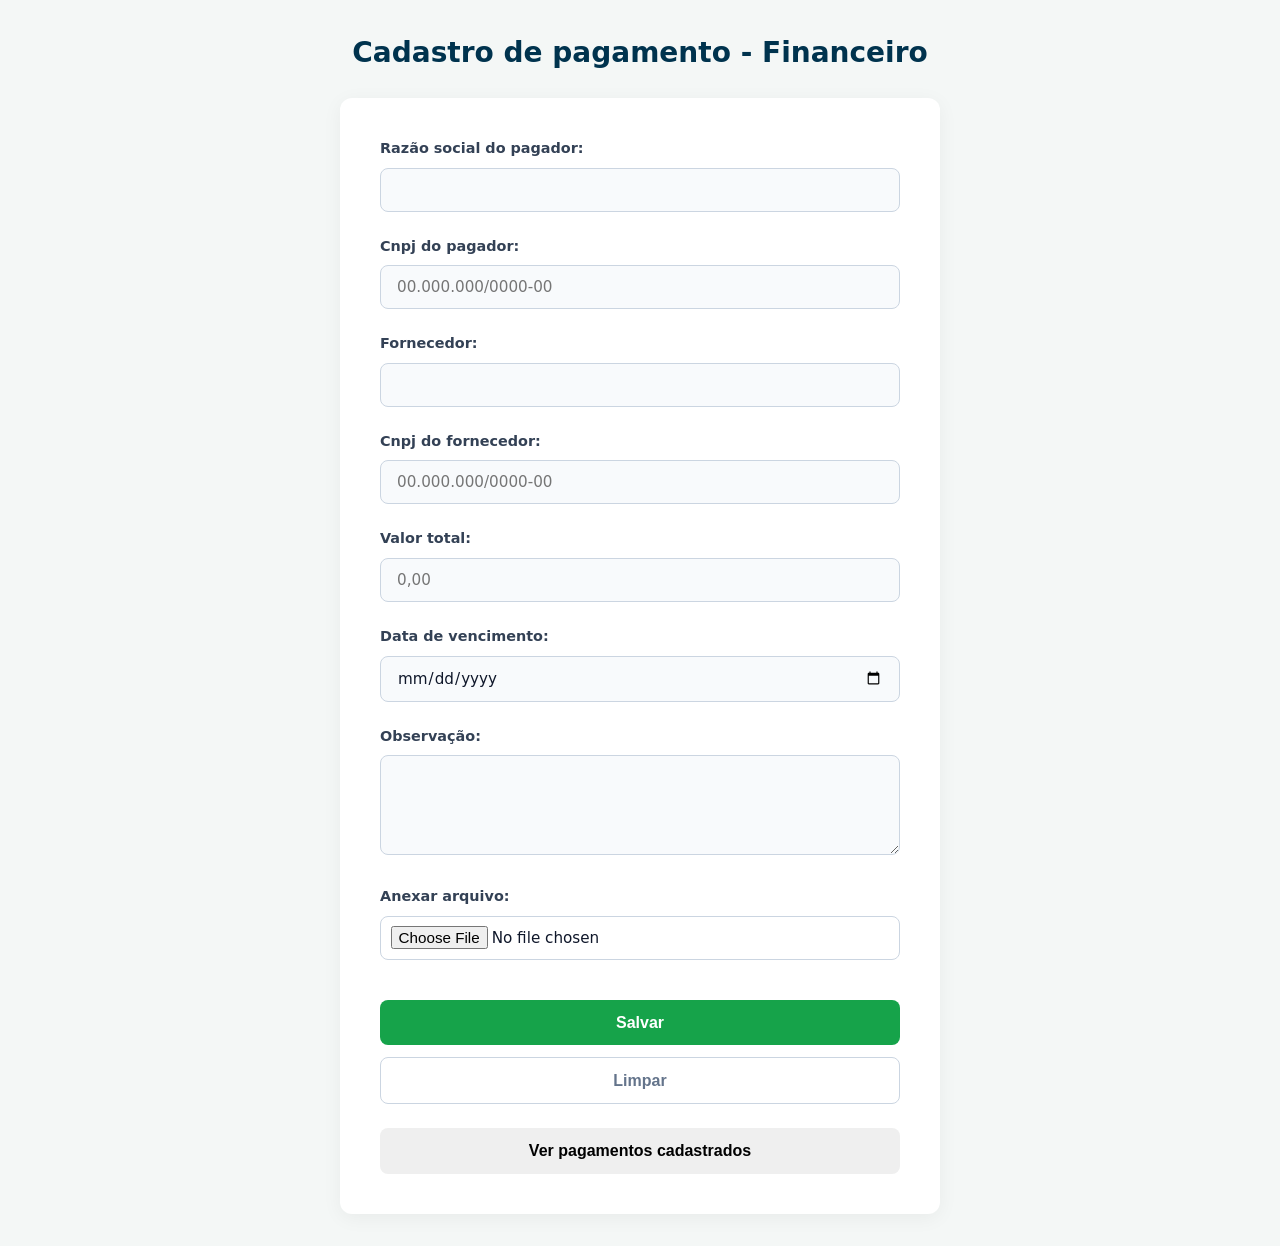
==== index.html @ ca456b97 "commit inicial" ====
<!DOCTYPE html>
<html lang="pt-br">

<head>
    <meta charset="UTF-8">
    <meta name="viewport" content="width=device-width, initial-scale=1.0">
    <link rel="stylesheet" href="css/style.css">
    <title>Cadastro de pagamento - Financeiro</title>
</head>

<body>
    <h1>Cadastro de pagamento - Financeiro</h1>




    <form id="formPagamentos">
        <div class="campo">
            <label for="razaoSocialPagador">Razão social do pagador:</label>
            <input type="text" id="razaoSocialPagador" name="razaoSocialPagador" maxlength="150" required>
        </div>
        <div class="campo">
            <label for="cnpjPagador">Cnpj do pagador:</label>
            <input type="text" id="cnpjPagador" name="cnpjPagador" maxlength="18" placeholder="00.000.000/0000-00"
                required>
        </div>
        <div class="campo">
            <label for="fornecedor">Fornecedor:</label>
            <input type="text" id="fornecedor" name="fornecedor" maxlength="150" required>
        </div>
        <div class="campo">
            <label for="cnpjFornecedor">Cnpj do fornecedor:</label>
            <input type="text" id="cnpjFornecedor" name="cnpjFornecedor" maxlength="18" placeholder="00.000.000/0000-00"
                required>
        </div>
        <div class="campo">
            <label for="valorTotal">Valor total:</label>
            <input type="text" id="valorTotal" name="valorTotal" placeholder="0,00" required>
        </div>
        <div class="campo">
            <label for="dataVencimento">Data de vencimento:</label>
            <input type="date" id="dataVencimento" name="dataVencimento" required>
        </div>
        <div class="campo">
            <label for="observacoes">Observação:</label>
            <textarea id="observacoes" name="observacoes" maxlength="500" rows="4"></textarea>
        </div>
        <div class="campo">
            <label for="anexo">Anexar arquivo:</label>
            <input type="file" id="anexo" name="anexo">
        </div>
        <button type="button" onclick="salvarPagamento()">Salvar</button>
        <button type="button" onclick="limparFormulario()">Limpar</button><br><br>
        <button type="button" onclick="window.location.href='listagem.html'">Ver pagamentos cadastrados</button>
    </form>

    <script src="js/script.js"></script>
</body>

</html>
---- css/style.css ----
/* Reset */
* {
    box-sizing: border-box;
    margin: 0;
    padding: 0;
}

body {
    font-family: system-ui, -apple-system, "Segoe UI", Roboto, "Helvetica Neue", Arial, sans-serif;
    background-color: #f4f7f6;
    color: #1e293b;
    line-height: 1.5;
    padding: 2rem;
}

h1 {
    text-align: center;
    color: #00334e; /* Azul corporativo */
    margin-bottom: 1.5rem;
    font-size: 1.75rem;
    font-weight: 700;
}

/* Botões Globais / Secundários (Ver pagamentos / Voltar) */
body > button {
    display: block;
    margin: 0 auto 2rem auto;
    background-color: #ffffff;
    color: #475569;
    border: 1px solid #cbd5e1;
    padding: 0.6rem 1.2rem;
    border-radius: 6px;
    font-weight: 600;
    font-size: 0.95rem;
    cursor: pointer;
    transition: all 0.2s ease;
    box-shadow: 0 1px 2px rgba(0, 0, 0, 0.05);
}

body > button:hover {
    background-color: #f8fafc;
    color: #0f172a;
    border-color: #94a3b8;
}

body > button:focus {
    outline: none;
    box-shadow: 0 0 0 3px rgba(0, 51, 78, 0.15);
}

/* Formulário */
#formPagamentos {
    background-color: #ffffff;
    max-width: 600px;
    margin: 0 auto;
    padding: 2.5rem;
    border-radius: 12px;
    box-shadow: 0 4px 20px rgba(0, 0, 0, 0.05);
}

.campo {
    margin-bottom: 1.5rem;
}

.campo label {
    display: block;
    margin-bottom: 0.5rem;
    font-weight: 600;
    color: #334155;
    font-size: 0.9rem;
}

.campo input[type="text"],
.campo input[type="date"],
.campo input[type="file"],
.campo textarea {
    width: 100%;
    padding: 0.75rem 1rem;
    border: 1px solid #cbd5e1;
    border-radius: 8px;
    font-family: inherit;
    font-size: 0.95rem;
    color: #0f172a;
    background-color: #f8fafc;
    transition: border-color 0.2s ease, box-shadow 0.2s ease;
}

.campo input[type="file"] {
    padding: 0.6rem;
    background-color: #ffffff;
    cursor: pointer;
}

.campo input:focus,
.campo textarea:focus {
    outline: none;
    border-color: #005f8a;
    box-shadow: 0 0 0 3px rgba(0, 95, 138, 0.15);
    background-color: #ffffff;
}

.campo textarea {
    resize: vertical;
    min-height: 100px;
}

/* Botões do Formulário */
#formPagamentos button {
    width: 100%;
    padding: 0.85rem;
    border-radius: 8px;
    font-size: 1rem;
    font-weight: 600;
    cursor: pointer;
    transition: all 0.2s ease;
    border: none;
}

#formPagamentos button[onclick="salvarPagamento()"] {
    background-color: #16a34a; /* Destaque positivo */
    color: #ffffff;
    margin-bottom: 0.75rem;
    margin-top: 1rem;
}

#formPagamentos button[onclick="salvarPagamento()"]:hover {
    background-color: #15803d;
}

#formPagamentos button[onclick="salvarPagamento()"]:focus {
    outline: none;
    box-shadow: 0 0 0 3px rgba(22, 163, 74, 0.3);
}

#formPagamentos button[onclick="limparFormulario()"] {
    background-color: transparent;
    color: #64748b;
    border: 1px solid #cbd5e1;
}

#formPagamentos button[onclick="limparFormulario()"]:hover {
    background-color: #f1f5f9;
    color: #334155;
}

#formPagamentos button[onclick="limparFormulario()"]:focus {
    outline: none;
    box-shadow: 0 0 0 3px rgba(100, 116, 139, 0.15);
}

/* Tabela */
#tabelaPagamentos {
    width: 100%;
    max-width: 1100px;
    margin: 0 auto;
    border-collapse: collapse;
    background-color: #ffffff;
    border-radius: 12px;
    overflow: hidden; /* Mantém os cantos arredondados */
    box-shadow: 0 4px 20px rgba(0, 0, 0, 0.05);
    font-size: 0.9rem;
}

#tabelaPagamentos thead {
    background-color: #00334e; /* Azul corporativo */
    color: #ffffff;
}

#tabelaPagamentos th {
    padding: 1rem;
    text-align: left;
    font-weight: 600;
    white-space: nowrap;
}

#tabelaPagamentos td {
    padding: 1rem;
    border-bottom: 1px solid #e2e8f0;
    color: #334155;
    vertical-align: middle;
}

/* Zebra striping */
#tabelaPagamentos tbody tr:nth-child(even) {
    background-color: #f8fafc;
}

/* Hover na linha da tabela */
#tabelaPagamentos tbody tr:hover {
    background-color: #f1f5f9;
}

/* Badge / Botão de anexo na tabela */
#tabelaPagamentos a {
    display: inline-block;
    padding: 0.4rem 0.8rem;
    background-color: #0ea5e9;
    color: #ffffff;
    text-decoration: none;
    border-radius: 6px;
    font-size: 0.8rem;
    font-weight: 600;
    transition: background-color 0.2s ease;
    text-align: center;
}

#tabelaPagamentos a:hover {
    background-color: #0284c7;
}

/* Responsivo */
@media (max-width: 768px) {
    body {
        padding: 1rem;
    }

    #formPagamentos {
        padding: 1.5rem;
    }

    /* Permite rolagem horizontal na tabela sem quebrar o layout */
    #tabelaPagamentos {
        display: block;
        overflow-x: auto;
        white-space: nowrap;
    }
}
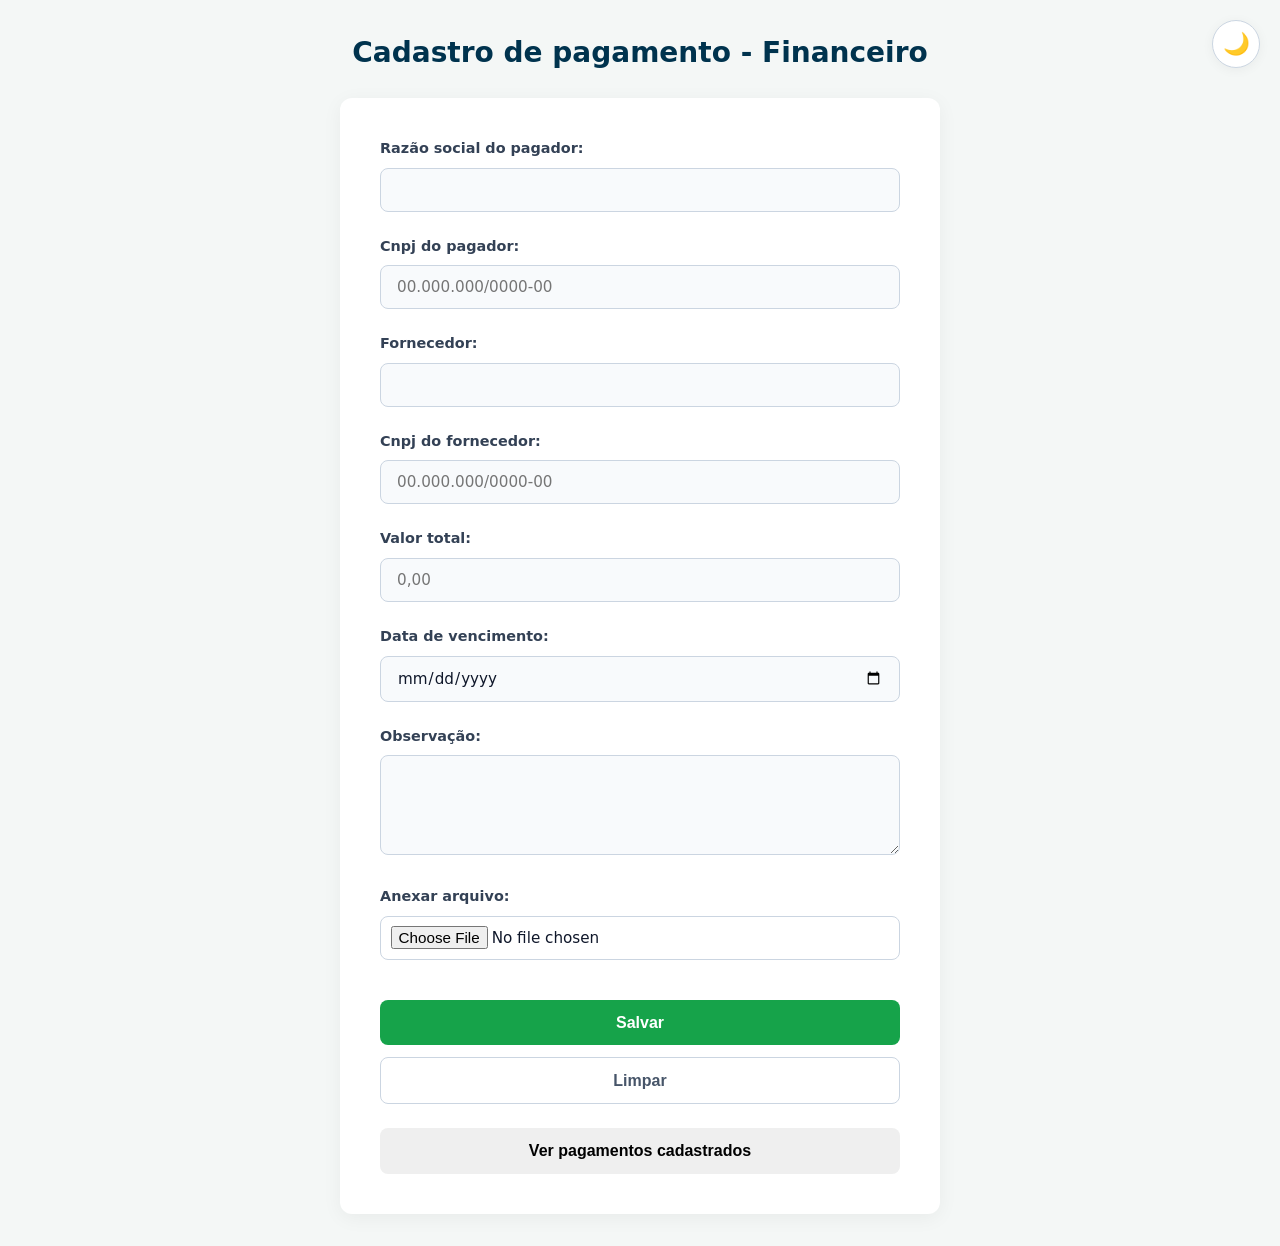
==== commit 793e9776: "dark mode adicionado no sistema" ====
--- a/index.html
+++ b/index.html
@@ -9,6 +9,11 @@
 </head>
 
 <body>
+    <button id="btnDarkMode" class="dark-mode-toggle" title="Alternar modo escuro">
+        <span class="icon">🌙</span>
+    </button>
+    <script src="js/darkmode.js"></script>
+
     <h1>Cadastro de pagamento - Financeiro</h1>
 
 
--- a/css/style.css
+++ b/css/style.css
@@ -1,3 +1,50 @@
+/* CSS Variables - Light Mode (default) */
+:root {
+    --bg-body: #f4f7f6;
+    --bg-card: #ffffff;
+    --bg-input: #f8fafc;
+    --bg-input-focus: #ffffff;
+    --bg-table-even: #f8fafc;
+    --bg-table-hover: #f1f5f9;
+    --bg-thead: #00334e;
+    --text-primary: #1e293b;
+    --text-secondary: #334155;
+    --text-muted: #475569;
+    --text-label: #334155;
+    --text-input: #0f172a;
+    --border-color: #cbd5e1;
+    --border-table: #e2e8f0;
+    --heading-color: #00334e;
+    --shadow-card: rgba(0, 0, 0, 0.05);
+    --btn-secondary-bg: #ffffff;
+    --btn-secondary-hover: #f8fafc;
+    --btn-clear-hover: #f1f5f9;
+    --transition-speed: 0.3s;
+}
+
+/* CSS Variables - Dark Mode */
+[data-theme="dark"] {
+    --bg-body: #0f172a;
+    --bg-card: #1e293b;
+    --bg-input: #334155;
+    --bg-input-focus: #3b4c63;
+    --bg-table-even: #253449;
+    --bg-table-hover: #2d3f56;
+    --bg-thead: #0c2133;
+    --text-primary: #e2e8f0;
+    --text-secondary: #cbd5e1;
+    --text-muted: #94a3b8;
+    --text-label: #cbd5e1;
+    --text-input: #f1f5f9;
+    --border-color: #475569;
+    --border-table: #334155;
+    --heading-color: #7dd3fc;
+    --shadow-card: rgba(0, 0, 0, 0.3);
+    --btn-secondary-bg: #1e293b;
+    --btn-secondary-hover: #253449;
+    --btn-clear-hover: #253449;
+}
+
 /* Reset */
 * {
     box-sizing: border-box;
@@ -7,39 +54,76 @@
 
 body {
     font-family: system-ui, -apple-system, "Segoe UI", Roboto, "Helvetica Neue", Arial, sans-serif;
-    background-color: #f4f7f6;
-    color: #1e293b;
+    background-color: var(--bg-body);
+    color: var(--text-primary);
     line-height: 1.5;
     padding: 2rem;
+    transition: background-color var(--transition-speed) ease, color var(--transition-speed) ease;
 }
 
 h1 {
     text-align: center;
-    color: #00334e; /* Azul corporativo */
+    color: var(--heading-color);
     margin-bottom: 1.5rem;
     font-size: 1.75rem;
     font-weight: 700;
-}
-
-/* Botões Globais / Secundários (Ver pagamentos / Voltar) */
+    transition: color var(--transition-speed) ease;
+}
+
+/* ========== Botão Dark Mode ========== */
+.dark-mode-toggle {
+    position: fixed;
+    top: 1.25rem;
+    right: 1.25rem;
+    z-index: 1000;
+    background-color: var(--bg-card);
+    border: 1px solid var(--border-color);
+    border-radius: 50%;
+    width: 48px;
+    height: 48px;
+    display: flex;
+    align-items: center;
+    justify-content: center;
+    cursor: pointer;
+    font-size: 1.35rem;
+    box-shadow: 0 2px 12px var(--shadow-card);
+    transition: all var(--transition-speed) ease;
+}
+
+.dark-mode-toggle:hover {
+    transform: scale(1.1) rotate(15deg);
+    box-shadow: 0 4px 20px var(--shadow-card);
+}
+
+.dark-mode-toggle:active {
+    transform: scale(0.95);
+}
+
+.dark-mode-toggle .icon {
+    display: inline-block;
+    transition: transform 0.4s ease;
+    line-height: 1;
+}
+
+/* ========== Botões Globais / Secundários (Ver pagamentos / Voltar) ========== */
 body > button {
     display: block;
     margin: 0 auto 2rem auto;
-    background-color: #ffffff;
-    color: #475569;
-    border: 1px solid #cbd5e1;
+    background-color: var(--btn-secondary-bg);
+    color: var(--text-muted);
+    border: 1px solid var(--border-color);
     padding: 0.6rem 1.2rem;
     border-radius: 6px;
     font-weight: 600;
     font-size: 0.95rem;
     cursor: pointer;
-    transition: all 0.2s ease;
-    box-shadow: 0 1px 2px rgba(0, 0, 0, 0.05);
+    transition: all var(--transition-speed) ease;
+    box-shadow: 0 1px 2px var(--shadow-card);
 }
 
 body > button:hover {
-    background-color: #f8fafc;
-    color: #0f172a;
+    background-color: var(--btn-secondary-hover);
+    color: var(--text-input);
     border-color: #94a3b8;
 }
 
@@ -48,14 +132,15 @@
     box-shadow: 0 0 0 3px rgba(0, 51, 78, 0.15);
 }
 
-/* Formulário */
+/* ========== Formulário ========== */
 #formPagamentos {
-    background-color: #ffffff;
+    background-color: var(--bg-card);
     max-width: 600px;
     margin: 0 auto;
     padding: 2.5rem;
     border-radius: 12px;
-    box-shadow: 0 4px 20px rgba(0, 0, 0, 0.05);
+    box-shadow: 0 4px 20px var(--shadow-card);
+    transition: background-color var(--transition-speed) ease, box-shadow var(--transition-speed) ease;
 }
 
 .campo {
@@ -66,8 +151,9 @@
     display: block;
     margin-bottom: 0.5rem;
     font-weight: 600;
-    color: #334155;
+    color: var(--text-label);
     font-size: 0.9rem;
+    transition: color var(--transition-speed) ease;
 }
 
 .campo input[type="text"],
@@ -76,18 +162,18 @@
 .campo textarea {
     width: 100%;
     padding: 0.75rem 1rem;
-    border: 1px solid #cbd5e1;
+    border: 1px solid var(--border-color);
     border-radius: 8px;
     font-family: inherit;
     font-size: 0.95rem;
-    color: #0f172a;
-    background-color: #f8fafc;
-    transition: border-color 0.2s ease, box-shadow 0.2s ease;
+    color: var(--text-input);
+    background-color: var(--bg-input);
+    transition: border-color 0.2s ease, box-shadow 0.2s ease, background-color var(--transition-speed) ease, color var(--transition-speed) ease;
 }
 
 .campo input[type="file"] {
     padding: 0.6rem;
-    background-color: #ffffff;
+    background-color: var(--bg-card);
     cursor: pointer;
 }
 
@@ -96,7 +182,7 @@
     outline: none;
     border-color: #005f8a;
     box-shadow: 0 0 0 3px rgba(0, 95, 138, 0.15);
-    background-color: #ffffff;
+    background-color: var(--bg-input-focus);
 }
 
 .campo textarea {
@@ -104,7 +190,7 @@
     min-height: 100px;
 }
 
-/* Botões do Formulário */
+/* ========== Botões do Formulário ========== */
 #formPagamentos button {
     width: 100%;
     padding: 0.85rem;
@@ -134,13 +220,13 @@
 
 #formPagamentos button[onclick="limparFormulario()"] {
     background-color: transparent;
-    color: #64748b;
-    border: 1px solid #cbd5e1;
+    color: var(--text-muted);
+    border: 1px solid var(--border-color);
 }
 
 #formPagamentos button[onclick="limparFormulario()"]:hover {
-    background-color: #f1f5f9;
-    color: #334155;
+    background-color: var(--btn-clear-hover);
+    color: var(--text-secondary);
 }
 
 #formPagamentos button[onclick="limparFormulario()"]:focus {
@@ -148,22 +234,24 @@
     box-shadow: 0 0 0 3px rgba(100, 116, 139, 0.15);
 }
 
-/* Tabela */
+/* ========== Tabela ========== */
 #tabelaPagamentos {
     width: 100%;
     max-width: 1100px;
     margin: 0 auto;
     border-collapse: collapse;
-    background-color: #ffffff;
+    background-color: var(--bg-card);
     border-radius: 12px;
     overflow: hidden; /* Mantém os cantos arredondados */
-    box-shadow: 0 4px 20px rgba(0, 0, 0, 0.05);
+    box-shadow: 0 4px 20px var(--shadow-card);
     font-size: 0.9rem;
+    transition: background-color var(--transition-speed) ease, box-shadow var(--transition-speed) ease;
 }
 
 #tabelaPagamentos thead {
-    background-color: #00334e; /* Azul corporativo */
+    background-color: var(--bg-thead);
     color: #ffffff;
+    transition: background-color var(--transition-speed) ease;
 }
 
 #tabelaPagamentos th {
@@ -175,19 +263,20 @@
 
 #tabelaPagamentos td {
     padding: 1rem;
-    border-bottom: 1px solid #e2e8f0;
-    color: #334155;
+    border-bottom: 1px solid var(--border-table);
+    color: var(--text-secondary);
     vertical-align: middle;
+    transition: color var(--transition-speed) ease, border-color var(--transition-speed) ease;
 }
 
 /* Zebra striping */
 #tabelaPagamentos tbody tr:nth-child(even) {
-    background-color: #f8fafc;
+    background-color: var(--bg-table-even);
 }
 
 /* Hover na linha da tabela */
 #tabelaPagamentos tbody tr:hover {
-    background-color: #f1f5f9;
+    background-color: var(--bg-table-hover);
 }
 
 /* Badge / Botão de anexo na tabela */
@@ -208,7 +297,7 @@
     background-color: #0284c7;
 }
 
-/* Responsivo */
+/* ========== Responsivo ========== */
 @media (max-width: 768px) {
     body {
         padding: 1rem;
@@ -224,4 +313,12 @@
         overflow-x: auto;
         white-space: nowrap;
     }
-}
+
+    .dark-mode-toggle {
+        width: 40px;
+        height: 40px;
+        font-size: 1.1rem;
+        top: 0.75rem;
+        right: 0.75rem;
+    }
+}
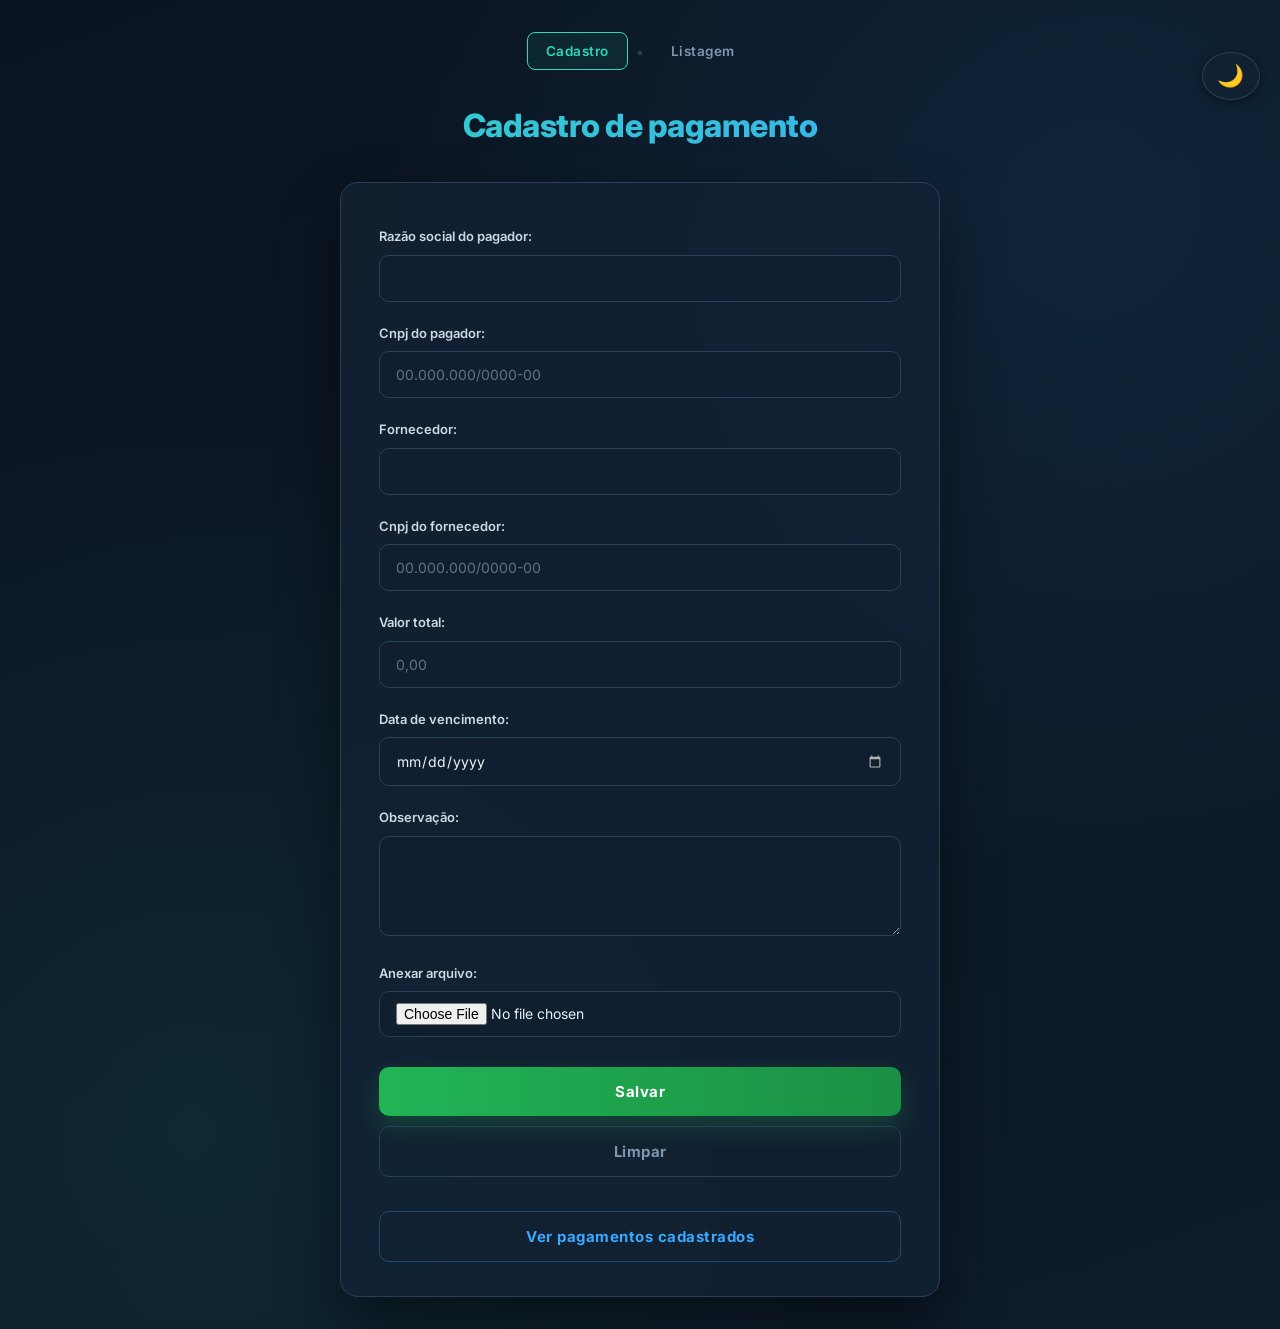
==== commit 99cd5d8f: "feat : alteração no layout do projeto inteiro" ====
--- a/index.html
+++ b/index.html
@@ -14,10 +14,13 @@
     </button>
     <script src="js/darkmode.js"></script>
 
-    <h1>Cadastro de pagamento - Financeiro</h1>
+    <nav class="nav-bar">
+        <a href="index.html" class="active">Cadastro</a>
+        <span class="separator">•</span>
+        <a href="listagem.html">Listagem</a>
+    </nav>
 
-
-
+    <h1>Cadastro de pagamento</h1>
 
     <form id="formPagamentos">
         <div class="campo">
--- a/css/style.css
+++ b/css/style.css
@@ -1,73 +1,101 @@
-/* CSS Variables - Light Mode (default) */
+/* ================================================================
+   style.css — Visual unificado do sistema Financeiro
+   Reutiliza a mesma paleta, tipografia e tokens de login.css
+   ================================================================ */
+@import url('https://fonts.googleapis.com/css2?family=Inter:wght@400;500;600;700;800&display=swap');
+
+/* ========== Design Tokens (idênticos a login.css) ========== */
 :root {
-    --bg-body: #f4f7f6;
-    --bg-card: #ffffff;
-    --bg-input: #f8fafc;
-    --bg-input-focus: #ffffff;
-    --bg-table-even: #f8fafc;
-    --bg-table-hover: #f1f5f9;
-    --bg-thead: #00334e;
-    --text-primary: #1e293b;
-    --text-secondary: #334155;
-    --text-muted: #475569;
-    --text-label: #334155;
-    --text-input: #0f172a;
-    --border-color: #cbd5e1;
-    --border-table: #e2e8f0;
-    --heading-color: #00334e;
-    --shadow-card: rgba(0, 0, 0, 0.05);
-    --btn-secondary-bg: #ffffff;
-    --btn-secondary-hover: #f8fafc;
-    --btn-clear-hover: #f1f5f9;
-    --transition-speed: 0.3s;
-}
-
-/* CSS Variables - Dark Mode */
-[data-theme="dark"] {
-    --bg-body: #0f172a;
-    --bg-card: #1e293b;
-    --bg-input: #334155;
-    --bg-input-focus: #3b4c63;
-    --bg-table-even: #253449;
-    --bg-table-hover: #2d3f56;
-    --bg-thead: #0c2133;
-    --text-primary: #e2e8f0;
-    --text-secondary: #cbd5e1;
-    --text-muted: #94a3b8;
-    --text-label: #cbd5e1;
-    --text-input: #f1f5f9;
-    --border-color: #475569;
-    --border-table: #334155;
-    --heading-color: #7dd3fc;
-    --shadow-card: rgba(0, 0, 0, 0.3);
-    --btn-secondary-bg: #1e293b;
-    --btn-secondary-hover: #253449;
-    --btn-clear-hover: #253449;
-}
-
-/* Reset */
+    --bg-1: #0a1420;
+    --bg-2: #0d1b2a;
+    --panel: #132234cc;
+    --panel-solid: #132234;
+    --panel-border: #2a3f56;
+    --field: #0f1f30;
+    --field-border: #25415c;
+    --teal: #2fd9b8;
+    --blue: #3aa8ff;
+    --green: #22b455;
+    --green-2: #1a8f43;
+    --red: #e54545;
+    --red-2: #c03030;
+    --text-white: #eaf2f8;
+    --text-dim: #7f97ad;
+    --text-mid: #a9bdd1;
+    --text-label: #cdd9e4;
+    --shadow-card: rgba(0, 0, 0, 0.45);
+}
+
+/* ========== Reset ========== */
 * {
     box-sizing: border-box;
     margin: 0;
     padding: 0;
 }
 
+/* ========== Body ========== */
 body {
-    font-family: system-ui, -apple-system, "Segoe UI", Roboto, "Helvetica Neue", Arial, sans-serif;
-    background-color: var(--bg-body);
-    color: var(--text-primary);
+    font-family: 'Inter', system-ui, -apple-system, sans-serif;
+    min-height: 100vh;
+    background:
+        radial-gradient(circle at 15% 85%, rgba(47, 217, 184, 0.08), transparent 45%),
+        radial-gradient(circle at 85% 15%, rgba(58, 168, 255, 0.10), transparent 45%),
+        linear-gradient(160deg, var(--bg-1) 0%, var(--bg-2) 100%);
+    color: var(--text-white);
     line-height: 1.5;
     padding: 2rem;
-    transition: background-color var(--transition-speed) ease, color var(--transition-speed) ease;
-}
-
+}
+
+/* ========== Navegação ========== */
+.nav-bar {
+    display: flex;
+    align-items: center;
+    justify-content: center;
+    gap: 8px;
+    margin-bottom: 2rem;
+}
+
+.nav-bar a {
+    color: var(--text-dim);
+    text-decoration: none;
+    font-size: 13.5px;
+    font-weight: 600;
+    letter-spacing: 0.5px;
+    padding: 8px 18px;
+    border-radius: 8px;
+    border: 1px solid transparent;
+    transition: all 0.2s ease;
+}
+
+.nav-bar a:hover {
+    color: var(--teal);
+    border-color: var(--panel-border);
+    background: rgba(47, 217, 184, 0.06);
+}
+
+.nav-bar a.active {
+    color: var(--teal);
+    border-color: var(--teal);
+    background: rgba(47, 217, 184, 0.08);
+}
+
+.nav-bar .separator {
+    color: var(--panel-border);
+    font-size: 14px;
+    user-select: none;
+}
+
+/* ========== Títulos ========== */
 h1 {
     text-align: center;
-    color: var(--heading-color);
-    margin-bottom: 1.5rem;
-    font-size: 1.75rem;
-    font-weight: 700;
-    transition: color var(--transition-speed) ease;
+    font-size: 32px;
+    font-weight: 800;
+    margin-bottom: 2rem;
+    letter-spacing: -0.5px;
+    background: linear-gradient(90deg, var(--teal), var(--blue));
+    -webkit-background-clip: text;
+    background-clip: text;
+    color: transparent;
 }
 
 /* ========== Botão Dark Mode ========== */
@@ -76,8 +104,8 @@
     top: 1.25rem;
     right: 1.25rem;
     z-index: 1000;
-    background-color: var(--bg-card);
-    border: 1px solid var(--border-color);
+    background: var(--panel);
+    border: 1px solid var(--panel-border);
     border-radius: 50%;
     width: 48px;
     height: 48px;
@@ -87,7 +115,8 @@
     cursor: pointer;
     font-size: 1.35rem;
     box-shadow: 0 2px 12px var(--shadow-card);
-    transition: all var(--transition-speed) ease;
+    backdrop-filter: blur(6px);
+    transition: all 0.2s ease;
 }
 
 .dark-mode-toggle:hover {
@@ -101,59 +130,32 @@
 
 .dark-mode-toggle .icon {
     display: inline-block;
-    transition: transform 0.4s ease;
     line-height: 1;
 }
 
-/* ========== Botões Globais / Secundários (Ver pagamentos / Voltar) ========== */
-body > button {
-    display: block;
-    margin: 0 auto 2rem auto;
-    background-color: var(--btn-secondary-bg);
-    color: var(--text-muted);
-    border: 1px solid var(--border-color);
-    padding: 0.6rem 1.2rem;
-    border-radius: 6px;
-    font-weight: 600;
-    font-size: 0.95rem;
-    cursor: pointer;
-    transition: all var(--transition-speed) ease;
-    box-shadow: 0 1px 2px var(--shadow-card);
-}
-
-body > button:hover {
-    background-color: var(--btn-secondary-hover);
-    color: var(--text-input);
-    border-color: #94a3b8;
-}
-
-body > button:focus {
-    outline: none;
-    box-shadow: 0 0 0 3px rgba(0, 51, 78, 0.15);
-}
-
-/* ========== Formulário ========== */
+/* ========== Card do Formulário ========== */
 #formPagamentos {
-    background-color: var(--bg-card);
+    background: var(--panel);
     max-width: 600px;
     margin: 0 auto;
-    padding: 2.5rem;
-    border-radius: 12px;
-    box-shadow: 0 4px 20px var(--shadow-card);
-    transition: background-color var(--transition-speed) ease, box-shadow var(--transition-speed) ease;
-}
-
+    padding: 44px 38px 34px;
+    border-radius: 18px;
+    border: 1px solid var(--panel-border);
+    box-shadow: 0 30px 60px var(--shadow-card);
+    backdrop-filter: blur(6px);
+}
+
+/* ========== Campos ========== */
 .campo {
-    margin-bottom: 1.5rem;
+    margin-bottom: 22px;
 }
 
 .campo label {
     display: block;
-    margin-bottom: 0.5rem;
+    font-size: 13px;
     font-weight: 600;
     color: var(--text-label);
-    font-size: 0.9rem;
-    transition: color var(--transition-speed) ease;
+    margin-bottom: 8px;
 }
 
 .campo input[type="text"],
@@ -161,28 +163,37 @@
 .campo input[type="file"],
 .campo textarea {
     width: 100%;
-    padding: 0.75rem 1rem;
-    border: 1px solid var(--border-color);
-    border-radius: 8px;
+    background: var(--field);
+    border: 1px solid var(--field-border);
+    border-radius: 10px;
+    padding: 14px 16px;
+    color: var(--text-white);
+    font-size: 14px;
     font-family: inherit;
-    font-size: 0.95rem;
-    color: var(--text-input);
-    background-color: var(--bg-input);
-    transition: border-color 0.2s ease, box-shadow 0.2s ease, background-color var(--transition-speed) ease, color var(--transition-speed) ease;
-}
-
-.campo input[type="file"] {
-    padding: 0.6rem;
-    background-color: var(--bg-card);
-    cursor: pointer;
+    outline: none;
+    transition: border-color 0.15s ease;
+}
+
+.campo input::placeholder,
+.campo textarea::placeholder {
+    color: #5c748b;
 }
 
 .campo input:focus,
 .campo textarea:focus {
-    outline: none;
-    border-color: #005f8a;
-    box-shadow: 0 0 0 3px rgba(0, 95, 138, 0.15);
-    background-color: var(--bg-input-focus);
+    border-color: var(--teal);
+    box-shadow: 0 0 0 3px rgba(47, 217, 184, 0.12);
+}
+
+.campo input[type="file"] {
+    cursor: pointer;
+    padding: 11px 16px;
+}
+
+/* Input date — força visual em dark */
+.campo input[type="date"]::-webkit-calendar-picker-indicator {
+    filter: invert(0.7);
+    cursor: pointer;
 }
 
 .campo textarea {
@@ -193,108 +204,187 @@
 /* ========== Botões do Formulário ========== */
 #formPagamentos button {
     width: 100%;
-    padding: 0.85rem;
-    border-radius: 8px;
-    font-size: 1rem;
-    font-weight: 600;
-    cursor: pointer;
-    transition: all 0.2s ease;
+    padding: 15px;
+    border-radius: 10px;
+    font-size: 15px;
+    font-weight: 700;
+    font-family: inherit;
+    letter-spacing: 0.5px;
+    cursor: pointer;
+    transition: transform 0.12s ease, box-shadow 0.12s ease, background 0.15s ease;
     border: none;
 }
 
-#formPagamentos button[onclick="salvarPagamento()"] {
-    background-color: #16a34a; /* Destaque positivo */
-    color: #ffffff;
-    margin-bottom: 0.75rem;
-    margin-top: 1rem;
-}
-
-#formPagamentos button[onclick="salvarPagamento()"]:hover {
-    background-color: #15803d;
-}
-
-#formPagamentos button[onclick="salvarPagamento()"]:focus {
-    outline: none;
-    box-shadow: 0 0 0 3px rgba(22, 163, 74, 0.3);
-}
-
+/* Botão principal (Salvar / Atualizar) */
+#formPagamentos button[onclick="salvarPagamento()"],
+#formPagamentos button[onclick="atualizarPagamento()"] {
+    background: linear-gradient(90deg, var(--green), var(--green-2));
+    color: #fff;
+    margin-bottom: 10px;
+    margin-top: 8px;
+    box-shadow: 0 10px 24px rgba(34, 180, 85, 0.25);
+}
+
+#formPagamentos button[onclick="salvarPagamento()"]:hover,
+#formPagamentos button[onclick="atualizarPagamento()"]:hover {
+    transform: translateY(-1px);
+    box-shadow: 0 14px 28px rgba(34, 180, 85, 0.32);
+}
+
+/* Botão secundário (Limpar) */
 #formPagamentos button[onclick="limparFormulario()"] {
-    background-color: transparent;
-    color: var(--text-muted);
-    border: 1px solid var(--border-color);
+    background: transparent;
+    color: var(--text-dim);
+    border: 1px solid var(--field-border);
+    margin-bottom: 10px;
 }
 
 #formPagamentos button[onclick="limparFormulario()"]:hover {
-    background-color: var(--btn-clear-hover);
-    color: var(--text-secondary);
-}
-
-#formPagamentos button[onclick="limparFormulario()"]:focus {
-    outline: none;
-    box-shadow: 0 0 0 3px rgba(100, 116, 139, 0.15);
+    color: var(--text-white);
+    border-color: var(--text-dim);
+    background: rgba(127, 151, 173, 0.08);
+}
+
+/* Botão de link (Ver pagamentos / Voltar) */
+#formPagamentos button[onclick*="location.href"] {
+    background: transparent;
+    color: var(--blue);
+    border: 1px solid rgba(58, 168, 255, 0.3);
+}
+
+#formPagamentos button[onclick*="location.href"]:hover {
+    border-color: var(--blue);
+    background: rgba(58, 168, 255, 0.08);
+}
+
+/* Botão solto no body (Voltar para o cadastro) */
+body > button {
+    display: block;
+    margin: 2rem auto 0;
+    background: transparent;
+    color: var(--blue);
+    border: 1px solid rgba(58, 168, 255, 0.3);
+    padding: 14px 28px;
+    border-radius: 10px;
+    font-size: 14px;
+    font-weight: 700;
+    font-family: inherit;
+    letter-spacing: 0.5px;
+    cursor: pointer;
+    transition: all 0.15s ease;
+}
+
+body > button:hover {
+    border-color: var(--blue);
+    background: rgba(58, 168, 255, 0.08);
 }
 
 /* ========== Tabela ========== */
 #tabelaPagamentos {
     width: 100%;
-    max-width: 1100px;
+    max-width: 1200px;
     margin: 0 auto;
-    border-collapse: collapse;
-    background-color: var(--bg-card);
-    border-radius: 12px;
-    overflow: hidden; /* Mantém os cantos arredondados */
-    box-shadow: 0 4px 20px var(--shadow-card);
-    font-size: 0.9rem;
-    transition: background-color var(--transition-speed) ease, box-shadow var(--transition-speed) ease;
+    border-collapse: separate;
+    border-spacing: 0;
+    background: var(--panel);
+    border: 1px solid var(--panel-border);
+    border-radius: 18px;
+    overflow: hidden;
+    box-shadow: 0 30px 60px var(--shadow-card);
+    font-size: 13.5px;
+    backdrop-filter: blur(6px);
 }
 
 #tabelaPagamentos thead {
-    background-color: var(--bg-thead);
-    color: #ffffff;
-    transition: background-color var(--transition-speed) ease;
+    background: linear-gradient(90deg, rgba(47, 217, 184, 0.12), rgba(58, 168, 255, 0.12));
 }
 
 #tabelaPagamentos th {
-    padding: 1rem;
+    padding: 16px 18px;
     text-align: left;
-    font-weight: 600;
+    font-weight: 700;
+    font-size: 12px;
+    letter-spacing: 0.8px;
+    text-transform: uppercase;
+    color: var(--teal);
     white-space: nowrap;
+    border-bottom: 1px solid var(--panel-border);
 }
 
 #tabelaPagamentos td {
-    padding: 1rem;
-    border-bottom: 1px solid var(--border-table);
-    color: var(--text-secondary);
+    padding: 14px 18px;
+    border-bottom: 1px solid rgba(42, 63, 86, 0.5);
+    color: var(--text-mid);
     vertical-align: middle;
-    transition: color var(--transition-speed) ease, border-color var(--transition-speed) ease;
-}
-
-/* Zebra striping */
-#tabelaPagamentos tbody tr:nth-child(even) {
-    background-color: var(--bg-table-even);
-}
-
-/* Hover na linha da tabela */
+}
+
+#tabelaPagamentos tbody tr:last-child td {
+    border-bottom: none;
+}
+
+/* Hover na linha */
+#tabelaPagamentos tbody tr {
+    transition: background 0.15s ease;
+}
+
 #tabelaPagamentos tbody tr:hover {
-    background-color: var(--bg-table-hover);
-}
-
-/* Badge / Botão de anexo na tabela */
+    background: rgba(47, 217, 184, 0.04);
+}
+
+/* Botões de ação na tabela */
+#tabelaPagamentos button {
+    padding: 8px 16px;
+    border-radius: 8px;
+    font-size: 12px;
+    font-weight: 700;
+    font-family: inherit;
+    letter-spacing: 0.5px;
+    cursor: pointer;
+    border: none;
+    transition: transform 0.12s ease, box-shadow 0.12s ease;
+    margin-right: 6px;
+}
+
+#tabelaPagamentos button[onclick*="editarPagamento"] {
+    background: linear-gradient(90deg, #2a7fff, #1a5fd0);
+    color: #fff;
+    box-shadow: 0 4px 12px rgba(42, 127, 255, 0.25);
+}
+
+#tabelaPagamentos button[onclick*="editarPagamento"]:hover {
+    transform: translateY(-1px);
+    box-shadow: 0 6px 16px rgba(42, 127, 255, 0.35);
+}
+
+#tabelaPagamentos button[onclick*="excluirPagamento"] {
+    background: linear-gradient(90deg, var(--red), var(--red-2));
+    color: #fff;
+    box-shadow: 0 4px 12px rgba(229, 69, 69, 0.25);
+}
+
+#tabelaPagamentos button[onclick*="excluirPagamento"]:hover {
+    transform: translateY(-1px);
+    box-shadow: 0 6px 16px rgba(229, 69, 69, 0.35);
+}
+
+/* Link de anexo na tabela */
 #tabelaPagamentos a {
     display: inline-block;
-    padding: 0.4rem 0.8rem;
-    background-color: #0ea5e9;
-    color: #ffffff;
+    padding: 7px 14px;
+    background: linear-gradient(90deg, rgba(58, 168, 255, 0.15), rgba(47, 217, 184, 0.15));
+    color: var(--blue);
     text-decoration: none;
-    border-radius: 6px;
-    font-size: 0.8rem;
-    font-weight: 600;
-    transition: background-color 0.2s ease;
-    text-align: center;
+    border-radius: 8px;
+    font-size: 12px;
+    font-weight: 700;
+    letter-spacing: 0.3px;
+    border: 1px solid rgba(58, 168, 255, 0.25);
+    transition: all 0.15s ease;
 }
 
 #tabelaPagamentos a:hover {
-    background-color: #0284c7;
+    background: rgba(58, 168, 255, 0.22);
+    border-color: var(--blue);
 }
 
 /* ========== Responsivo ========== */
@@ -303,11 +393,25 @@
         padding: 1rem;
     }
 
+    h1 {
+        font-size: 24px;
+    }
+
     #formPagamentos {
-        padding: 1.5rem;
-    }
-
-    /* Permite rolagem horizontal na tabela sem quebrar o layout */
+        padding: 28px 20px 24px;
+    }
+
+    .nav-bar {
+        flex-wrap: wrap;
+        gap: 4px;
+    }
+
+    .nav-bar a {
+        font-size: 12px;
+        padding: 6px 12px;
+    }
+
+    /* Scroll horizontal na tabela */
     #tabelaPagamentos {
         display: block;
         overflow-x: auto;
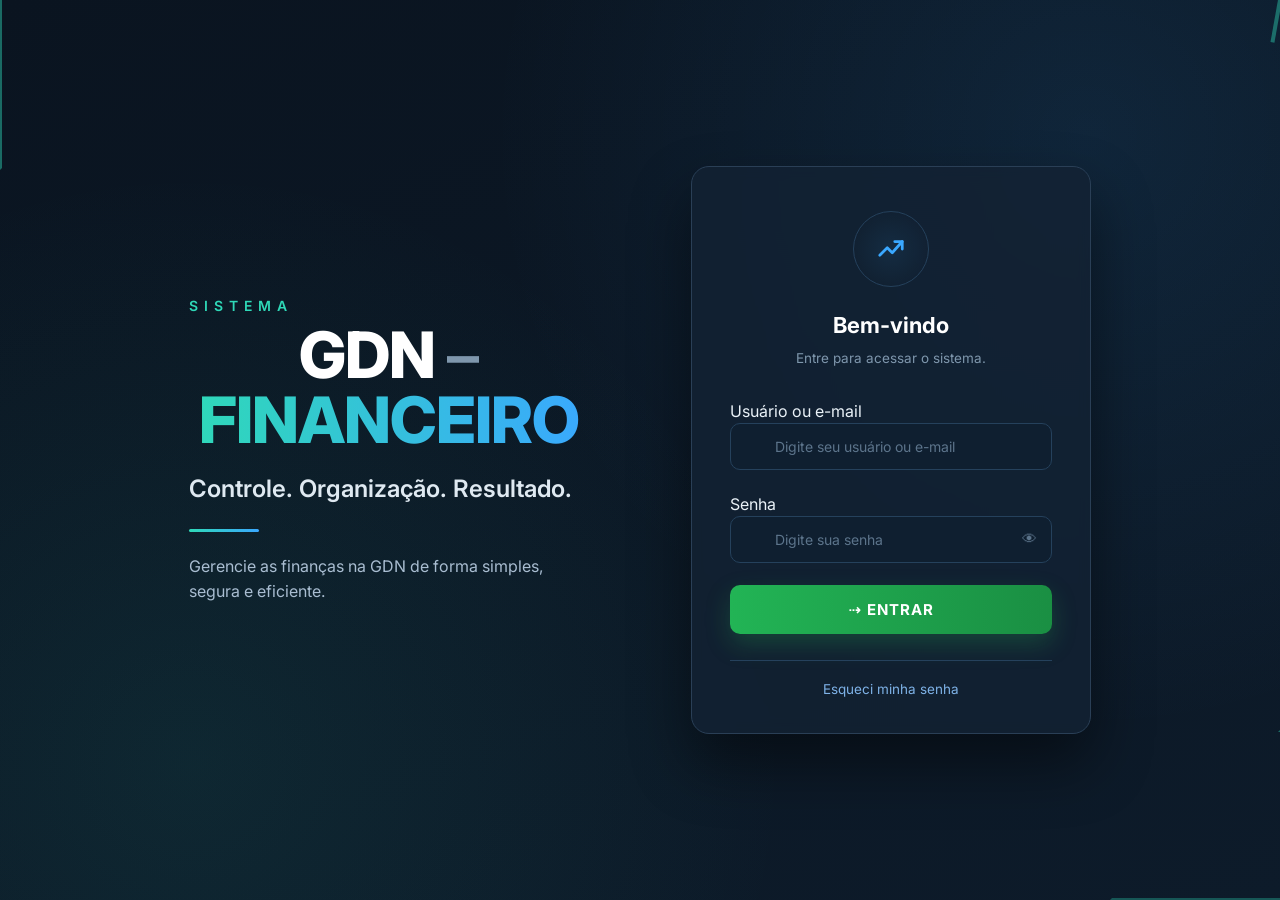
==== commit 3fac4f34: "feat/fix : troquei o nome de dois arquivos para fazer o inicio do site no local correto, fiz a criaç" ====
--- a/index.html
+++ b/index.html
@@ -1,68 +1,95 @@
 <!DOCTYPE html>
-<html lang="pt-br">
+<html lang="pt-BR">
 
 <head>
-    <meta charset="UTF-8">
-    <meta name="viewport" content="width=device-width, initial-scale=1.0">
-    <link rel="stylesheet" href="css/style.css">
-    <title>Cadastro de pagamento - Financeiro</title>
+  <meta charset="UTF-8">
+  <meta name="viewport" content="width=device-width, initial-scale=1.0">
+  <title>GDN - Financeiro</title>
+  <link rel="stylesheet" href="css/style.css">
 </head>
 
-<body>
-    <button id="btnDarkMode" class="dark-mode-toggle" title="Alternar modo escuro">
-        <span class="icon">🌙</span>
-    </button>
-    <script src="js/darkmode.js"></script>
+<body class="login-page">
 
-    <nav class="nav-bar">
-        <a href="index.html" class="active">Cadastro</a>
-        <span class="separator">•</span>
-        <a href="listagem.html">Listagem</a>
-    </nav>
+  <div class="stage">
+    <div class="corner tl"></div>
+    <div class="corner br"></div>
 
-    <h1>Cadastro de pagamento</h1>
+    <!-- decorative chart line: bottom-left to top-right, fully responsive -->
+    <svg class="chart-bg" viewBox="0 0 1000 600" preserveAspectRatio="none" xmlns="http://www.w3.org/2000/svg">
+      <defs>
+        <linearGradient id="barGrad" x1="0" y1="1" x2="1" y2="0">
+          <stop offset="0%" stop-color="#3aa8ff" stop-opacity="0.05" />
+          <stop offset="100%" stop-color="#2fd9b8" stop-opacity="0.45" />
+        </linearGradient>
+      </defs>
+      <g fill="url(#barGrad)">
+        <rect class="bar" x="10" y="555" width="55" height="45" />
+        <rect class="bar" x="100" y="500" width="55" height="100" />
+        <rect class="bar" x="190" y="450" width="55" height="150" />
+        <rect class="bar" x="280" y="390" width="55" height="210" />
+        <rect class="bar" x="370" y="330" width="55" height="270" />
+        <rect class="bar" x="460" y="275" width="55" height="325" />
+        <rect class="bar" x="550" y="215" width="55" height="385" />
+        <rect class="bar" x="640" y="160" width="55" height="440" />
+        <rect class="bar" x="730" y="100" width="55" height="500" />
+        <rect class="bar" x="820" y="45" width="55" height="555" />
+        <rect class="bar" x="910" y="5" width="55" height="595" />
+      </g>
+      <polyline class="chart-line"
+        points="0,600 37,577 127,550 217,525 307,495 397,465 487,437 577,407 667,380 757,350 847,322 937,302 1000,0"
+        fill="none" stroke="#2fd9b8" stroke-width="4" opacity="0.85" vector-effect="non-scaling-stroke" />
+      <circle class="dot-ring" cx="1000" cy="0" r="9" fill="none" stroke="#2fd9b8" stroke-width="3" />
+      <circle class="dot-core" cx="1000" cy="0" r="7" fill="#2fd9b8" />
+    </svg>
 
-    <form id="formPagamentos">
-        <div class="campo">
-            <label for="razaoSocialPagador">Razão social do pagador:</label>
-            <input type="text" id="razaoSocialPagador" name="razaoSocialPagador" maxlength="150" required>
+    <div class="left">
+      <div class="eyebrow">SISTEMA</div>
+      <h1 class="title">
+        <span class="gdn-word">GDN</span> <span class="dash">–</span>
+        <span class="fin-word">FINANCEIRO</span>
+      </h1>
+      <p class="tagline">Controle. Organização. Resultado.</p>
+      <div class="rule"></div>
+      <p class="desc">Gerencie as finanças na GDN de forma simples, segura e eficiente.</p>
+    </div>
+
+    <div class="card">
+      <div class="card-icon">
+        <svg width="30" height="30" viewBox="0 0 24 24" fill="none">
+          <path d="M3 17L9 11L13 15L21 6" stroke="#3aa8ff" stroke-width="2.2" stroke-linecap="round"
+            stroke-linejoin="round" />
+          <path d="M15 6H21V12" stroke="#3aa8ff" stroke-width="2.2" stroke-linecap="round" stroke-linejoin="round" />
+        </svg>
+      </div>
+      <h2>Bem-vindo</h2>
+      <p class="sub">Entre para acessar o sistema.</p>
+
+      <form id="formLogin">
+        <label for="nomeUsuario">Usuário ou e-mail</label>
+        <div class="field">
+          <input type="text" id="nomeUsuario" name="nomeUsuario" placeholder="Digite seu usuário ou e-mail" required>
         </div>
-        <div class="campo">
-            <label for="cnpjPagador">Cnpj do pagador:</label>
-            <input type="text" id="cnpjPagador" name="cnpjPagador" maxlength="18" placeholder="00.000.000/0000-00"
-                required>
+
+        <label for="senha">Senha</label>
+        <div class="field">
+          <input type="password" id="senha" name="senha" placeholder="Digite sua senha" required>
+          <span class="eye" onclick="alternarVisibilidadeSenha()">&#128065;</span>
         </div>
-        <div class="campo">
-            <label for="fornecedor">Fornecedor:</label>
-            <input type="text" id="fornecedor" name="fornecedor" maxlength="150" required>
-        </div>
-        <div class="campo">
-            <label for="cnpjFornecedor">Cnpj do fornecedor:</label>
-            <input type="text" id="cnpjFornecedor" name="cnpjFornecedor" maxlength="18" placeholder="00.000.000/0000-00"
-                required>
-        </div>
-        <div class="campo">
-            <label for="valorTotal">Valor total:</label>
-            <input type="text" id="valorTotal" name="valorTotal" placeholder="0,00" required>
-        </div>
-        <div class="campo">
-            <label for="dataVencimento">Data de vencimento:</label>
-            <input type="date" id="dataVencimento" name="dataVencimento" required>
-        </div>
-        <div class="campo">
-            <label for="observacoes">Observação:</label>
-            <textarea id="observacoes" name="observacoes" maxlength="500" rows="4"></textarea>
-        </div>
-        <div class="campo">
-            <label for="anexo">Anexar arquivo:</label>
-            <input type="file" id="anexo" name="anexo">
-        </div>
-        <button type="button" onclick="salvarPagamento()">Salvar</button>
-        <button type="button" onclick="limparFormulario()">Limpar</button><br><br>
-        <button type="button" onclick="window.location.href='listagem.html'">Ver pagamentos cadastrados</button>
-    </form>
 
-    <script src="js/script.js"></script>
+        <p id="mensagemErro" class="mensagem-erro"></p>
+
+        <button class="btn" type="button" onclick="fazerLogin()">&#8674; ENTRAR</button>
+      </form>
+
+      <div class="divider">
+        <div class="line"></div>
+      </div>
+
+      <div class="forgot">Esqueci minha senha</div>
+    </div>
+  </div>
+
+  <script src="js/login.js"></script>
 </body>
 
 </html>
--- a/css/style.css
+++ b/css/style.css
@@ -1,10 +1,11 @@
 /* ================================================================
    style.css — Visual unificado do sistema Financeiro
-   Reutiliza a mesma paleta, tipografia e tokens de login.css
+   Dark mode é o padrão. Light mode via [data-theme="light"].
+   Inclui estilos da tela de login.
    ================================================================ */
 @import url('https://fonts.googleapis.com/css2?family=Inter:wght@400;500;600;700;800&display=swap');
 
-/* ========== Design Tokens (idênticos a login.css) ========== */
+/* ========== Design Tokens — Dark (padrão) ========== */
 :root {
     --bg-1: #0a1420;
     --bg-2: #0d1b2a;
@@ -24,6 +25,25 @@
     --text-mid: #a9bdd1;
     --text-label: #cdd9e4;
     --shadow-card: rgba(0, 0, 0, 0.45);
+    --date-invert: 0.7;
+    --transition-speed: 0.3s;
+}
+
+/* ========== Design Tokens — Light ========== */
+[data-theme="light"] {
+    --bg-1: #e8eef4;
+    --bg-2: #f0f4f8;
+    --panel: rgba(255, 255, 255, 0.85);
+    --panel-solid: #ffffff;
+    --panel-border: #cbd5e1;
+    --field: #f1f5f9;
+    --field-border: #cbd5e1;
+    --text-white: #1e293b;
+    --text-dim: #64748b;
+    --text-mid: #475569;
+    --text-label: #334155;
+    --shadow-card: rgba(0, 0, 0, 0.08);
+    --date-invert: 0;
 }
 
 /* ========== Reset ========== */
@@ -44,6 +64,7 @@
     color: var(--text-white);
     line-height: 1.5;
     padding: 2rem;
+    transition: background var(--transition-speed) ease, color var(--transition-speed) ease;
 }
 
 /* ========== Navegação ========== */
@@ -116,7 +137,7 @@
     font-size: 1.35rem;
     box-shadow: 0 2px 12px var(--shadow-card);
     backdrop-filter: blur(6px);
-    transition: all 0.2s ease;
+    transition: all var(--transition-speed) ease;
 }
 
 .dark-mode-toggle:hover {
@@ -131,6 +152,7 @@
 .dark-mode-toggle .icon {
     display: inline-block;
     line-height: 1;
+    transition: transform 0.4s ease;
 }
 
 /* ========== Card do Formulário ========== */
@@ -143,6 +165,7 @@
     border: 1px solid var(--panel-border);
     box-shadow: 0 30px 60px var(--shadow-card);
     backdrop-filter: blur(6px);
+    transition: background var(--transition-speed) ease, border-color var(--transition-speed) ease, box-shadow var(--transition-speed) ease;
 }
 
 /* ========== Campos ========== */
@@ -156,6 +179,7 @@
     font-weight: 600;
     color: var(--text-label);
     margin-bottom: 8px;
+    transition: color var(--transition-speed) ease;
 }
 
 .campo input[type="text"],
@@ -171,12 +195,17 @@
     font-size: 14px;
     font-family: inherit;
     outline: none;
-    transition: border-color 0.15s ease;
+    transition: border-color 0.15s ease, background var(--transition-speed) ease, color var(--transition-speed) ease;
 }
 
 .campo input::placeholder,
 .campo textarea::placeholder {
     color: #5c748b;
+}
+
+[data-theme="light"] .campo input::placeholder,
+[data-theme="light"] .campo textarea::placeholder {
+    color: #94a3b8;
 }
 
 .campo input:focus,
@@ -190,9 +219,9 @@
     padding: 11px 16px;
 }
 
-/* Input date — força visual em dark */
+/* Input date — ajuste do picker */
 .campo input[type="date"]::-webkit-calendar-picker-indicator {
-    filter: invert(0.7);
+    filter: invert(var(--date-invert));
     cursor: pointer;
 }
 
@@ -258,7 +287,7 @@
 }
 
 /* Botão solto no body (Voltar para o cadastro) */
-body > button {
+body > button:not(.dark-mode-toggle) {
     display: block;
     margin: 2rem auto 0;
     background: transparent;
@@ -274,7 +303,7 @@
     transition: all 0.15s ease;
 }
 
-body > button:hover {
+body > button:not(.dark-mode-toggle):hover {
     border-color: var(--blue);
     background: rgba(58, 168, 255, 0.08);
 }
@@ -293,10 +322,15 @@
     box-shadow: 0 30px 60px var(--shadow-card);
     font-size: 13.5px;
     backdrop-filter: blur(6px);
+    transition: background var(--transition-speed) ease, border-color var(--transition-speed) ease;
 }
 
 #tabelaPagamentos thead {
     background: linear-gradient(90deg, rgba(47, 217, 184, 0.12), rgba(58, 168, 255, 0.12));
+}
+
+[data-theme="light"] #tabelaPagamentos thead {
+    background: linear-gradient(90deg, rgba(47, 217, 184, 0.18), rgba(58, 168, 255, 0.18));
 }
 
 #tabelaPagamentos th {
@@ -316,6 +350,11 @@
     border-bottom: 1px solid rgba(42, 63, 86, 0.5);
     color: var(--text-mid);
     vertical-align: middle;
+    transition: color var(--transition-speed) ease;
+}
+
+[data-theme="light"] #tabelaPagamentos td {
+    border-bottom-color: var(--panel-border);
 }
 
 #tabelaPagamentos tbody tr:last-child td {
@@ -329,6 +368,10 @@
 
 #tabelaPagamentos tbody tr:hover {
     background: rgba(47, 217, 184, 0.04);
+}
+
+[data-theme="light"] #tabelaPagamentos tbody tr:hover {
+    background: rgba(47, 217, 184, 0.08);
 }
 
 /* Botões de ação na tabela */
@@ -387,7 +430,380 @@
     border-color: var(--blue);
 }
 
+/* ================================================================
+   TELA DE LOGIN (login.html)
+   ================================================================ */
+
+/* Login — layout principal */
+body.login-page {
+    padding: 0;
+    overflow: hidden;
+    height: 100%;
+}
+
+html.login-root {
+    height: 100%;
+}
+
+.stage {
+    position: relative;
+    width: 100%;
+    height: 100vh;
+    display: flex;
+    align-items: center;
+    justify-content: center;
+    gap: 8vw;
+    padding: 0 6vw;
+}
+
+/* Cantos decorativos */
+.corner {
+    position: absolute;
+    width: 170px;
+    height: 170px;
+    border-top: 2px solid rgba(47, 217, 184, .55);
+    opacity: .8;
+}
+
+.corner.tl {
+    top: 0; left: 0;
+    border-top: none;
+    border-left: 2px solid rgba(47, 217, 184, .55);
+    transform: skew(0deg);
+    clip-path: polygon(0 0, 100% 0, 0 100%);
+}
+
+.corner.br {
+    bottom: 0; right: 0;
+    border-bottom: 2px solid rgba(47, 217, 184, .4);
+    clip-path: polygon(100% 100%, 0 100%, 100% 0);
+}
+
+/* Lado esquerdo */
+.left {
+    max-width: 640px;
+    position: relative;
+    z-index: 2;
+}
+
+.eyebrow {
+    color: var(--teal);
+    font-weight: 600;
+    font-size: 14px;
+    letter-spacing: 6px;
+    margin-bottom: 6px;
+}
+
+h1.title {
+    font-size: 64px;
+    line-height: 1.02;
+    font-weight: 800;
+    margin: 0 0 18px 0;
+    letter-spacing: -1px;
+    background: none;
+    -webkit-background-clip: unset;
+    background-clip: unset;
+    color: #fff;
+}
+
+h1.title .gdn-word { color: #fff; }
+h1.title .dash { color: var(--text-dim); font-weight: 600; }
+h1.title .fin-word {
+    background: linear-gradient(90deg, var(--teal), var(--blue));
+    -webkit-background-clip: text;
+    background-clip: text;
+    color: transparent;
+    display: block;
+}
+
+.tagline {
+    font-size: 24px;
+    font-weight: 600;
+    color: #dfe9f1;
+    margin: 0 0 22px 0;
+}
+
+.rule {
+    width: 70px;
+    height: 3px;
+    background: linear-gradient(90deg, var(--teal), var(--blue));
+    border-radius: 2px;
+    margin-bottom: 22px;
+}
+
+.desc {
+    font-size: 16px;
+    line-height: 1.6;
+    color: var(--text-mid);
+    max-width: 400px;
+}
+
+/* Gráfico de fundo SVG */
+.chart-bg {
+    position: fixed;
+    inset: 0;
+    width: 100%;
+    height: 100%;
+    z-index: 0;
+    opacity: .5;
+    pointer-events: none;
+}
+
+/* Animações das barras do gráfico — LOOP contínuo */
+.bar {
+    transform-box: fill-box;
+    transform-origin: bottom;
+    transform: scaleY(0);
+    opacity: 0;
+    animation: barPulse 6s cubic-bezier(.22, 1, .36, 1) infinite;
+}
+
+.bar:nth-child(1)  { animation-delay: 0s; }
+.bar:nth-child(2)  { animation-delay: .12s; }
+.bar:nth-child(3)  { animation-delay: .24s; }
+.bar:nth-child(4)  { animation-delay: .36s; }
+.bar:nth-child(5)  { animation-delay: .48s; }
+.bar:nth-child(6)  { animation-delay: .60s; }
+.bar:nth-child(7)  { animation-delay: .72s; }
+.bar:nth-child(8)  { animation-delay: .84s; }
+.bar:nth-child(9)  { animation-delay: .96s; }
+.bar:nth-child(10) { animation-delay: 1.08s; }
+.bar:nth-child(11) { animation-delay: 1.20s; }
+
+/* Barras: crescem (0→20%), seguram (20→55%), encolhem (55→75%), pausa (75→100%) */
+@keyframes barPulse {
+    0%   { transform: scaleY(0); opacity: 0; }
+    20%  { transform: scaleY(1); opacity: 1; }
+    55%  { transform: scaleY(1); opacity: 1; }
+    75%  { transform: scaleY(0); opacity: 0; }
+    100% { transform: scaleY(0); opacity: 0; }
+}
+
+/* Linha do gráfico — desenha e apaga em loop */
+.chart-line {
+    stroke-dasharray: 1700;
+    stroke-dashoffset: 1700;
+    animation: linePulse 6s ease-in-out infinite;
+    animation-delay: .3s;
+}
+
+/* Linha: desenha (0→25%), segura (25→55%), apaga (55→80%), pausa (80→100%) */
+@keyframes linePulse {
+    0%   { stroke-dashoffset: 1700; opacity: 0.2; }
+    25%  { stroke-dashoffset: 0;    opacity: 0.85; }
+    55%  { stroke-dashoffset: 0;    opacity: 0.85; }
+    80%  { stroke-dashoffset: -1700; opacity: 0.2; }
+    100% { stroke-dashoffset: -1700; opacity: 0.2; }
+}
+
+/* Ponto no final da linha — aparece/desaparece com a linha */
+.dot-core, .dot-ring {
+    transform-box: fill-box;
+    transform-origin: center;
+    opacity: 0;
+    animation: dotPulse 6s ease-in-out infinite;
+    animation-delay: .3s;
+}
+
+/* Anel pulsante ao redor do ponto */
+.dot-ring {
+    animation: dotPulse 6s ease-in-out infinite, ringPulse 1.8s ease-out infinite;
+    animation-delay: .3s, 1.6s;
+}
+
+@keyframes dotPulse {
+    0%   { opacity: 0; }
+    25%  { opacity: 1; }
+    55%  { opacity: 1; }
+    75%  { opacity: 0; }
+    100% { opacity: 0; }
+}
+
+@keyframes ringPulse {
+    0%   { transform: scale(1); opacity: .65; }
+    100% { transform: scale(2.6); opacity: 0; }
+}
+
+@media (prefers-reduced-motion: reduce) {
+    .bar, .chart-line, .dot-core, .dot-ring {
+        animation: none !important;
+        transform: none !important;
+        opacity: 1 !important;
+        stroke-dashoffset: 0 !important;
+    }
+}
+
+/* Card do login */
+.card {
+    position: relative;
+    z-index: 2;
+    width: 400px;
+    background: var(--panel);
+    border: 1px solid var(--panel-border);
+    border-radius: 18px;
+    padding: 44px 38px 34px;
+    backdrop-filter: blur(6px);
+    box-shadow: 0 30px 60px rgba(0, 0, 0, .45);
+}
+
+.card-icon {
+    width: 76px;
+    height: 76px;
+    margin: 0 auto 22px;
+    border-radius: 50%;
+    border: 1px solid var(--field-border);
+    display: flex;
+    align-items: center;
+    justify-content: center;
+    background: radial-gradient(circle, rgba(58, 168, 255, .08), transparent 70%);
+}
+
+.card h2 {
+    text-align: center;
+    font-size: 22px;
+    font-weight: 700;
+    margin: 0 0 6px;
+    color: #fff;
+}
+
+.card .sub {
+    text-align: center;
+    font-size: 13.5px;
+    color: var(--text-dim);
+    margin: 0 0 30px;
+}
+
+/* Campos do login */
+.field {
+    position: relative;
+    margin-bottom: 22px;
+}
+
+.field input {
+    width: 100%;
+    background: var(--field);
+    border: 1px solid var(--field-border);
+    border-radius: 10px;
+    padding: 14px 16px 14px 44px;
+    color: #eaf2f8;
+    font-size: 14px;
+    font-family: inherit;
+    outline: none;
+    transition: border-color .15s ease;
+}
+
+.field input::placeholder { color: #5c748b; }
+.field input:focus { border-color: var(--teal); }
+
+.field .icon {
+    position: absolute;
+    left: 15px;
+    top: 50%;
+    transform: translateY(-50%);
+    color: #5c748b;
+    font-size: 15px;
+}
+
+.field .eye {
+    position: absolute;
+    right: 15px;
+    top: 50%;
+    transform: translateY(-50%);
+    color: #5c748b;
+    font-size: 15px;
+    cursor: pointer;
+}
+
+/* Mensagem de erro do login */
+.mensagem-erro {
+    color: #ff6b6b;
+    font-size: 13px;
+    text-align: center;
+    margin: -10px 0 16px;
+    display: none;
+}
+
+.mensagem-erro.visivel {
+    display: block;
+}
+
+/* Botão do login */
+.btn {
+    width: 100%;
+    background: linear-gradient(90deg, var(--green), var(--green-2));
+    border: none;
+    border-radius: 10px;
+    padding: 15px;
+    color: #fff;
+    font-size: 15px;
+    font-weight: 700;
+    font-family: inherit;
+    letter-spacing: 1px;
+    cursor: pointer;
+    display: flex;
+    align-items: center;
+    justify-content: center;
+    gap: 10px;
+    margin-top: 6px;
+    box-shadow: 0 10px 24px rgba(34, 180, 85, .25);
+    transition: transform .12s ease, box-shadow .12s ease;
+}
+
+.btn:hover {
+    transform: translateY(-1px);
+    box-shadow: 0 14px 28px rgba(34, 180, 85, .32);
+}
+
+.btn:disabled {
+    opacity: .6;
+    cursor: not-allowed;
+    transform: none;
+}
+
+.divider {
+    display: flex;
+    align-items: center;
+    gap: 14px;
+    margin: 26px 0 18px;
+}
+
+.divider .line {
+    flex: 1;
+    height: 1px;
+    background: var(--field-border);
+}
+
+.forgot {
+    text-align: center;
+    font-size: 13.5px;
+    color: #7fb3e8;
+    display: flex;
+    align-items: center;
+    justify-content: center;
+    gap: 7px;
+    cursor: pointer;
+}
+
+.forgot:hover { color: #a8cdf2; }
+
 /* ========== Responsivo ========== */
+@media (max-width: 980px) {
+    .stage {
+        flex-direction: column;
+        justify-content: center;
+        gap: 40px;
+        padding: 40px 24px;
+    }
+
+    .left { text-align: center; }
+    h1.title { font-size: 42px; }
+    .rule { margin-left: auto; margin-right: auto; }
+    .desc { margin: 0 auto; }
+    .chart-bg { opacity: .25; }
+
+    .card { width: 100%; max-width: 400px; }
+}
+
 @media (max-width: 768px) {
     body {
         padding: 1rem;
